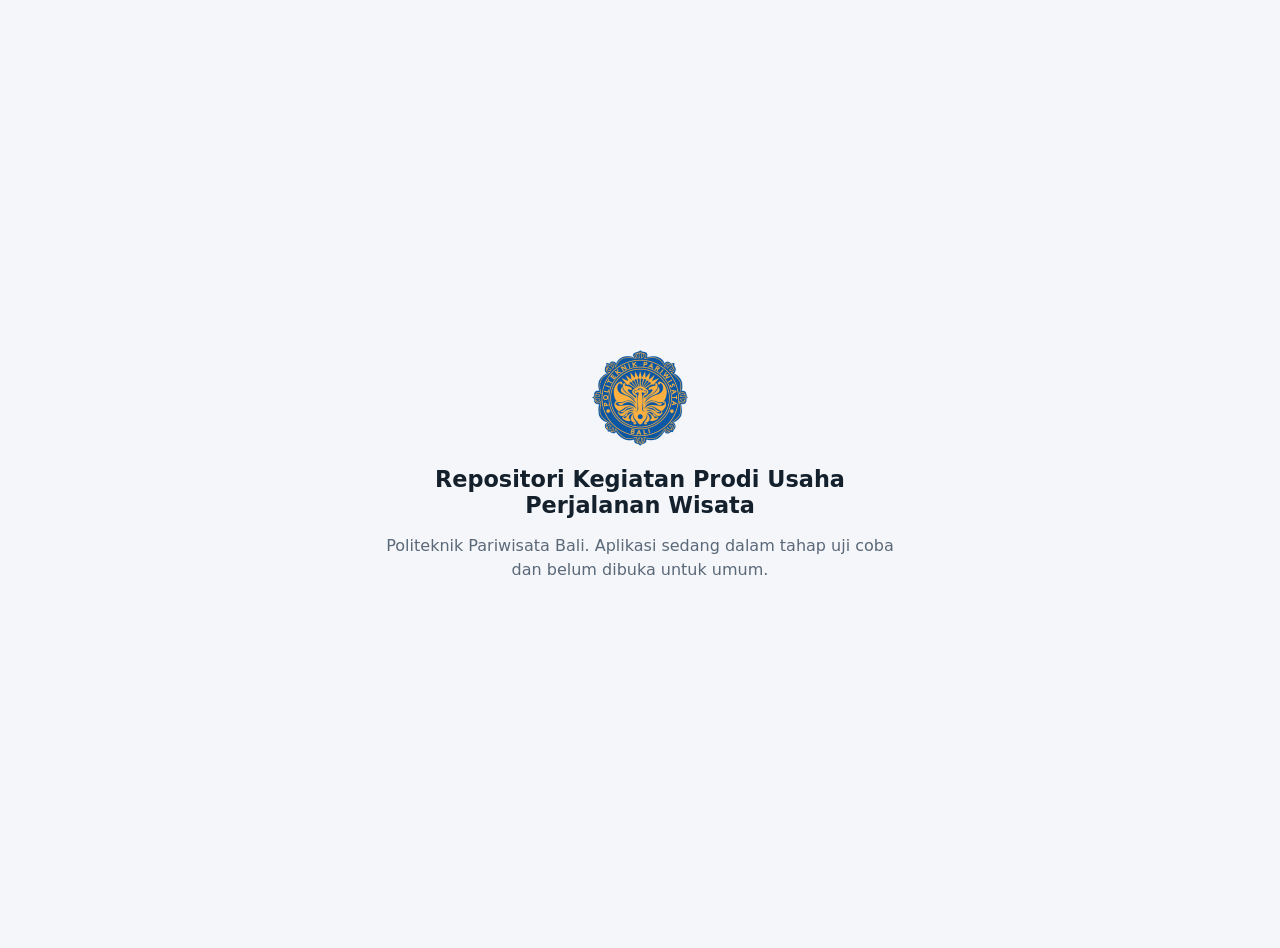
==== docs/index.html @ 38d38d3d "Fase 1 fondasi: server Apps Script dan tampilan Uji Coba - Server: akun dengan kata sandi ter-hash (" ====
<!doctype html>
<html lang="id">
<head>
<meta charset="utf-8">
<meta name="viewport" content="width=device-width,initial-scale=1">
<title>Repositori UPW</title>
<meta name="robots" content="noindex">
<style>
:root{color-scheme:light dark;--bg:#f4f6f9;--fg:#14202c;--muted:#5a6878;--brand:#0A5188}
@media (prefers-color-scheme:dark){:root{--bg:#0d151d;--fg:#e6edf3;--muted:#9aa9b8;--brand:#5aa2dc}}
body{margin:0;min-height:100vh;display:grid;place-items:center;background:var(--bg);color:var(--fg);font-family:system-ui,-apple-system,"Segoe UI",sans-serif;padding:24px}
main{max-width:520px;text-align:center}
img{width:96px;height:96px}
h1{font-size:1.4rem;margin:16px 0 8px}
p{color:var(--muted);line-height:1.5}
</style>
</head>
<body>
<main>
<img src="uji/logo.png" alt="Logo Politeknik Pariwisata Bali">
<h1>Repositori Kegiatan Prodi Usaha Perjalanan Wisata</h1>
<p>Politeknik Pariwisata Bali. Aplikasi sedang dalam tahap uji coba dan belum dibuka untuk umum.</p>
</main>
</body>
</html>
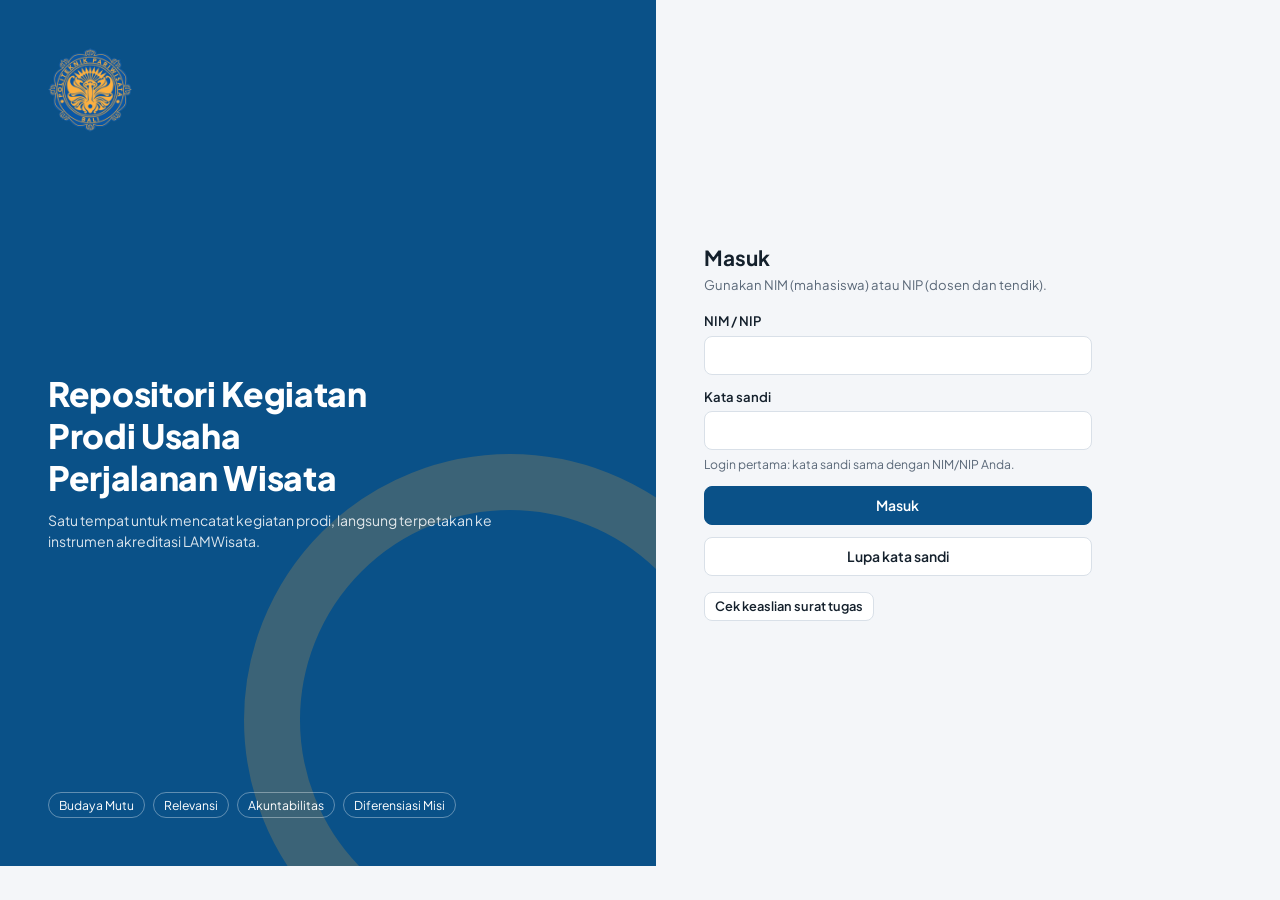
==== commit b3958d67: "Rilis Produksi v0.16.0 (Setuju tayang v0.16.0): tampilan Produksi di docs/, server Produksi @2 Co-Au" ====
--- a/docs/index.html
+++ b/docs/index.html
@@ -2,24 +2,37 @@
 <html lang="id">
 <head>
 <meta charset="utf-8">
-<meta name="viewport" content="width=device-width,initial-scale=1">
+<meta name="viewport" content="width=device-width,initial-scale=1,viewport-fit=cover">
 <title>Repositori UPW</title>
+<meta name="description" content="Repositori kegiatan Prodi Usaha Perjalanan Wisata, Politeknik Pariwisata Bali, untuk akreditasi LAMWisata.">
+<meta name="theme-color" content="#0A5188">
 <meta name="robots" content="noindex">
+<link rel="manifest" href="manifest.webmanifest">
+<link rel="icon" href="ikon-192.png">
+<link rel="apple-touch-icon" href="ikon-192.png">
+<link rel="preconnect" href="https://fonts.googleapis.com">
+<link rel="preconnect" href="https://fonts.gstatic.com" crossorigin>
+<link rel="stylesheet" href="https://fonts.googleapis.com/css2?family=Plus+Jakarta+Sans:wght@400;500;600;700;800&family=IBM+Plex+Mono:wght@400;500&display=swap">
+<link rel="stylesheet" href="gaya.css">
 <style>
-:root{color-scheme:light dark;--bg:#f4f6f9;--fg:#14202c;--muted:#5a6878;--brand:#0A5188}
-@media (prefers-color-scheme:dark){:root{--bg:#0d151d;--fg:#e6edf3;--muted:#9aa9b8;--brand:#5aa2dc}}
-body{margin:0;min-height:100vh;display:grid;place-items:center;background:var(--bg);color:var(--fg);font-family:system-ui,-apple-system,"Segoe UI",sans-serif;padding:24px}
-main{max-width:520px;text-align:center}
-img{width:96px;height:96px}
-h1{font-size:1.4rem;margin:16px 0 8px}
-p{color:var(--muted);line-height:1.5}
+:root{color-scheme:light}
+body{margin:0}
+[hidden]{display:none!important}
+img{max-width:100%}
+.uji{background:var(--gold-soft);border-bottom:1px solid var(--line);padding-block:6px;padding-left:max(16px,env(safe-area-inset-left,0px));padding-right:max(16px,env(safe-area-inset-right,0px));font-size:.8rem}
+.uji b{color:var(--warn)}
+.memuat{min-height:60vh;display:grid;place-items:center;color:var(--muted)}
+.galat{color:var(--bad);font-size:.85rem}
+.sandi-baru{font-family:var(--f-mono);font-size:1.2rem;letter-spacing:.06em;background:var(--surface-2);padding:10px 14px;border-radius:8px;user-select:all}
 </style>
 </head>
 <body>
-<main>
-<img src="uji/logo.png" alt="Logo Politeknik Pariwisata Bali">
-<h1>Repositori Kegiatan Prodi Usaha Perjalanan Wisata</h1>
-<p>Politeknik Pariwisata Bali. Aplikasi sedang dalam tahap uji coba dan belum dibuka untuk umum.</p>
-</main>
+<div id="app"><div class="memuat">Memuat…</div></div>
+<div id="toast" class="toast" hidden></div>
+<script src="konfig.js"></script>
+<script src="qr.js"></script>
+<script src="zip.js"></script>
+<script src="docx.js"></script>
+<script src="aplikasi.js"></script>
 </body>
 </html>
--- a/docs/gaya.css
+++ b/docs/gaya.css
@@ -0,0 +1,256 @@
+/* Layout: app shell — sidebar navigasi di desktop, bilah tab bawah di ponsel; konten berupa panel kerja. */
+:root{
+  --brand:#0A5188; --brand-ink:#ffffff; --brand-soft:#e6eef6; --brand-deep:#0A5188;
+  --gold:#E9A23B; --gold-soft:#fbf1e1;
+  --bg:#f4f6f9; --surface:#ffffff; --surface-2:#eef2f6; --line:#d9e0e8;
+  --fg:#14202c; --muted:#5a6878;
+  --ok:#1f7a4d; --ok-soft:#e3f3ea; --warn:#a15c00; --warn-soft:#fdf0dc; --bad:#b3261e; --bad-soft:#fbe6e4; --info:#0A5188; --info-soft:#e6eef6;
+  --f-ui:"Plus Jakarta Sans",ui-sans-serif,system-ui,-apple-system,"Segoe UI",sans-serif;
+  --f-mono:"IBM Plex Mono",ui-monospace,SFMono-Regular,Menlo,monospace;
+  --r:10px;
+}
+@media (prefers-color-scheme: dark){:root:not([data-theme="light"]){
+  --brand:#5aa2dc; --brand-ink:#08192a; --brand-soft:#132a3f; --brand-deep:#0b3d66;
+  --gold:#f0b55a; --gold-soft:#33270f;
+  --bg:#0d151d; --surface:#141f2a; --surface-2:#1a2733; --line:#2a3a4a;
+  --fg:#e6edf3; --muted:#9aa9b8;
+  --ok:#5cc58f; --ok-soft:#12291d; --warn:#f0b55a; --warn-soft:#33270f; --bad:#f08a80; --bad-soft:#3a1714; --info:#5aa2dc; --info-soft:#132a3f;
+  color-scheme:dark}}
+:root[data-theme="dark"]{
+  --brand:#5aa2dc; --brand-ink:#08192a; --brand-soft:#132a3f; --brand-deep:#0b3d66;
+  --gold:#f0b55a; --gold-soft:#33270f;
+  --bg:#0d151d; --surface:#141f2a; --surface-2:#1a2733; --line:#2a3a4a;
+  --fg:#e6edf3; --muted:#9aa9b8;
+  --ok:#5cc58f; --ok-soft:#12291d; --warn:#f0b55a; --warn-soft:#33270f; --bad:#f08a80; --bad-soft:#3a1714; --info:#5aa2dc; --info-soft:#132a3f;
+  color-scheme:dark}
+*{box-sizing:border-box}
+html,body{height:100%}
+body{background:var(--bg);color:var(--fg);font-family:var(--f-ui);font-size:14px;line-height:1.5}
+button,input,select,textarea{font:inherit;color:inherit}
+h1,h2,h3{text-wrap:balance;margin:0;line-height:1.25}
+h1{font-size:1.45rem;font-weight:800;letter-spacing:-.01em}
+h2{font-size:1.05rem;font-weight:700}
+h3{font-size:.95rem;font-weight:700}
+p{margin:0}
+.mono{font-family:var(--f-mono);font-size:.92em}
+.muted{color:var(--muted)}
+.small{font-size:.82rem}
+.num{font-variant-numeric:tabular-nums}
+a{color:var(--brand)}
+:focus-visible{outline:2px solid var(--gold);outline-offset:2px;border-radius:6px}
+
+/* Demo bar */
+.demo{background:var(--gold-soft);border-bottom:1px solid var(--line);padding-block:6px;padding-left:max(16px,env(safe-area-inset-left,0px));padding-right:max(16px,env(safe-area-inset-right,0px));display:flex;flex-wrap:wrap;gap:8px 14px;align-items:center;font-size:.8rem}
+.demo b{color:var(--warn)}
+.demo .roles{display:flex;gap:4px;flex-wrap:wrap}
+.demo button{border:1px solid var(--line);background:var(--surface);border-radius:999px;padding:2px 10px;cursor:pointer}
+.demo button[aria-pressed="true"]{background:var(--brand);color:var(--brand-ink);border-color:var(--brand)}
+
+/* Shell */
+.shell{display:grid;grid-template-columns:232px 1fr;min-height:calc(100% - 34px)}
+.side{background:var(--surface);border-right:1px solid var(--line);padding:18px 12px;display:flex;flex-direction:column;gap:18px;position:sticky;top:0;height:100vh;overflow:auto}
+.brand{display:flex;gap:10px;align-items:center;padding:0 6px}
+.brand img{width:40px;height:40px}
+.brand b{display:block;font-size:.95rem;line-height:1.2}
+.brand span{font-size:.72rem;color:var(--muted);letter-spacing:.04em;text-transform:uppercase}
+.nav{display:flex;flex-direction:column;gap:2px}
+.nav button{display:flex;gap:10px;align-items:center;border:0;background:none;text-align:left;padding:9px 10px;border-radius:8px;cursor:pointer;color:var(--muted);font-weight:600}
+.nav button:hover{background:var(--surface-2);color:var(--fg)}
+.nav button[aria-current="page"]{background:var(--brand-soft);color:var(--brand)}
+.nav svg{width:18px;height:18px;flex:none}
+.nav .count{margin-left:auto;background:var(--gold);color:#3a2600;border-radius:999px;font-size:.7rem;padding:0 7px;font-weight:700}
+.side .who{margin-top:auto;border-top:1px solid var(--line);padding:12px 6px 0;display:flex;gap:10px;align-items:center}
+.avatar{width:34px;height:34px;border-radius:50%;background:var(--brand);color:var(--brand-ink);display:grid;place-items:center;font-weight:700;font-size:.8rem;flex:none}
+.main{min-width:0;display:flex;flex-direction:column}
+.top{display:flex;align-items:center;gap:10px;padding-block:14px;padding-left:max(24px,env(safe-area-inset-left,0px));padding-right:max(24px,env(safe-area-inset-right,0px));border-bottom:1px solid var(--line);background:var(--surface);position:sticky;top:env(safe-area-inset-top,0px);z-index:5}
+.top .ta{font-size:.8rem;color:var(--muted)}
+.top .spacer{flex:1}
+.iconbtn{border:1px solid var(--line);background:var(--surface);border-radius:8px;height:34px;min-width:34px;padding:0 8px;display:inline-grid;place-items:center;cursor:pointer;position:relative}
+.iconbtn svg{width:18px;height:18px}
+.iconbtn .dot{position:absolute;top:-5px;right:-5px;background:var(--bad);color:#fff;border-radius:999px;font-size:.66rem;padding:0 5px;font-weight:700}
+.content{padding-block:22px 90px;padding-left:max(24px,env(safe-area-inset-left,0px));padding-right:max(24px,env(safe-area-inset-right,0px));display:flex;flex-direction:column;gap:18px;max-width:1180px;width:100%}
+.head{display:flex;flex-wrap:wrap;gap:10px 16px;align-items:flex-end;justify-content:space-between}
+.head p{color:var(--muted);margin-top:4px;max-width:68ch}
+
+/* Components */
+.panel{background:var(--surface);border:1px solid var(--line);border-radius:var(--r);padding:16px;min-width:0}
+.panel>h2{margin-bottom:12px}
+.grid{display:grid;gap:14px}
+.g4{grid-template-columns:repeat(4,minmax(0,1fr))}
+.g2{grid-template-columns:repeat(2,minmax(0,1fr))}
+.g3{grid-template-columns:repeat(3,minmax(0,1fr))}
+.stat{display:flex;flex-direction:column;gap:2px}
+.stat .v{font-size:1.6rem;font-weight:800;font-variant-numeric:tabular-nums;color:var(--fg)}
+.stat .l{color:var(--muted);font-size:.8rem}
+.btn{border:1px solid var(--line);background:var(--surface);border-radius:8px;padding:8px 14px;cursor:pointer;font-weight:600;display:inline-flex;gap:6px;align-items:center;white-space:nowrap}
+.btn:hover{border-color:var(--brand)}
+.btn.primary{background:var(--brand);border-color:var(--brand);color:var(--brand-ink)}
+.btn.ok{background:var(--ok);border-color:var(--ok);color:#fff}
+.btn.warn{border-color:var(--warn);color:var(--warn)}
+.btn.bad{border-color:var(--bad);color:var(--bad)}
+.btn.sm{padding:4px 10px;font-size:.8rem}
+.row{display:flex;gap:8px;flex-wrap:wrap;align-items:center}
+.chip{display:inline-flex;align-items:center;gap:5px;border-radius:999px;padding:1px 9px;font-size:.74rem;font-weight:700;white-space:nowrap}
+.chip::before{content:"";width:6px;height:6px;border-radius:50%;background:currentColor}
+.s-draf{background:var(--surface-2);color:var(--muted)}
+.s-diajukan{background:var(--info-soft);color:var(--info)}
+.s-revisi{background:var(--warn-soft);color:var(--warn)}
+.s-disetujui{background:var(--ok-soft);color:var(--ok)}
+.s-ditolak{background:var(--bad-soft);color:var(--bad)}
+.tag{display:inline-block;border:1px solid var(--line);border-radius:6px;padding:0 7px;font-size:.74rem;color:var(--muted);white-space:nowrap}
+.tag.t{border-color:var(--brand);color:var(--brand)}
+.bar{height:6px;background:var(--surface-2);border-radius:99px;overflow:hidden}
+.bar i{display:block;height:100%;background:var(--brand);border-radius:99px}
+.bar.gold i{background:var(--gold)}
+.list{display:flex;flex-direction:column}
+.item{display:flex;gap:12px;align-items:flex-start;padding:12px 0;border-top:1px solid var(--line)}
+.item:first-child{border-top:0;padding-top:0}
+.item .body{flex:1;min-width:0}
+.item .title{font-weight:700}
+.item .meta{display:flex;flex-wrap:wrap;gap:6px 10px;margin-top:4px;font-size:.8rem;color:var(--muted)}
+.tbl-wrap{overflow-x:auto;border:1px solid var(--line);border-radius:var(--r)}
+table{border-collapse:collapse;width:100%;font-size:.84rem}
+th,td{padding:9px 12px;text-align:left;border-bottom:1px solid var(--line);vertical-align:top}
+th{background:var(--surface-2);font-size:.74rem;text-transform:uppercase;letter-spacing:.04em;color:var(--muted);white-space:nowrap}
+tr:last-child td{border-bottom:0}
+.field{display:flex;flex-direction:column;gap:5px;min-width:0}
+.field label{font-weight:600;font-size:.82rem}
+.field .hint{font-size:.76rem;color:var(--muted)}
+input[type=text],input[type=password],input[type=email],input[type=date],input[type=search],select,textarea{border:1px solid var(--line);background:var(--surface);border-radius:8px;padding:8px 10px;width:100%;min-width:0}
+textarea{min-height:70px;resize:vertical}
+.filters{display:flex;flex-wrap:wrap;gap:8px}
+.filters select,.filters input{width:auto;min-width:150px}
+.seg{display:inline-flex;border:1px solid var(--line);border-radius:8px;overflow:hidden}
+.seg button{border:0;background:var(--surface);padding:6px 12px;cursor:pointer;font-weight:600;color:var(--muted)}
+.seg button[aria-pressed="true"]{background:var(--brand);color:var(--brand-ink)}
+.callout{border:1px dashed var(--line);border-radius:var(--r);padding:12px 14px;background:var(--surface-2);font-size:.84rem}
+.callout b{color:var(--brand)}
+.empty{padding:28px;text-align:center;color:var(--muted)}
+
+/* ILKPS grid */
+.tgrid{display:grid;grid-template-columns:repeat(auto-fill,minmax(170px,1fr));gap:10px}
+.tcell{border:1px solid var(--line);border-radius:8px;padding:10px;display:flex;flex-direction:column;gap:6px;background:var(--surface);cursor:pointer;text-align:left}
+.tcell:hover{border-color:var(--brand)}
+.tcell .n{font-size:.72rem;font-weight:800;color:var(--brand);letter-spacing:.04em}
+.tcell .t{font-size:.8rem;font-weight:600;line-height:1.3}
+.tcell .p{display:flex;justify-content:space-between;font-size:.72rem;color:var(--muted)}
+
+/* Drawer / modal */
+.overlay{position:fixed;inset:0;background:rgba(8,18,28,.45);z-index:20;display:flex;justify-content:flex-end}
+.drawer{background:var(--surface);width:min(620px,100%);height:100%;overflow:auto;padding:20px;padding-bottom:max(20px,env(safe-area-inset-bottom,0px));padding-right:max(20px,env(safe-area-inset-right,0px));display:flex;flex-direction:column;gap:16px;box-shadow:-10px 0 30px rgba(0,0,0,.15)}
+.drawer .dh{display:flex;justify-content:space-between;align-items:center;gap:10px}
+.auto{background:var(--brand-soft);border-radius:8px;padding:8px 12px;font-size:.82rem}
+.auto b{color:var(--brand)}
+.picker{border:1px solid var(--line);border-radius:8px;padding:10px;display:flex;flex-direction:column;gap:10px}
+.classgrid{display:grid;grid-template-columns:repeat(auto-fill,minmax(150px,1fr));gap:6px}
+.classgrid label{border:1px solid var(--line);border-radius:8px;padding:6px 8px;display:flex;gap:8px;align-items:center;cursor:pointer;font-size:.8rem}
+.classgrid label:has(input:checked){border-color:var(--brand);background:var(--brand-soft)}
+.chips{display:flex;flex-wrap:wrap;gap:6px}
+.pchip{display:inline-flex;align-items:center;gap:4px;background:var(--surface-2);border-radius:999px;padding:2px 4px 2px 10px;font-size:.78rem}
+.pchip button{border:0;background:none;cursor:pointer;color:var(--muted);padding:0 4px;font-size:1rem;line-height:1}
+.notif{position:absolute;right:0;top:42px;width:min(360px,calc(100vw - 32px));background:var(--surface);border:1px solid var(--line);border-radius:var(--r);box-shadow:0 10px 30px rgba(0,0,0,.15);padding:8px;z-index:30;text-align:left}
+.notif .n{padding:8px;border-radius:6px;font-size:.82rem}
+.notif .n.unread{background:var(--brand-soft)}
+.toast{position:fixed;left:50%;transform:translateX(-50%);bottom:max(24px,calc(env(safe-area-inset-bottom,0px) + 80px));background:var(--fg);color:var(--bg);padding:10px 16px;border-radius:8px;font-weight:600;z-index:40;max-width:calc(100vw - 32px)}
+
+/* Login */
+.login{min-height:calc(100vh - 34px);display:grid;grid-template-columns:1.05fr 1fr}
+.login .art{background:var(--brand-deep);color:#fff;padding:48px;display:flex;flex-direction:column;justify-content:space-between;gap:24px;position:relative;overflow:hidden}
+.login .art::after{content:"";position:absolute;right:-120px;bottom:-120px;width:420px;height:420px;border-radius:50%;border:56px solid rgba(233,162,59,.22)}
+.login .art img{width:84px;height:84px}
+.login .art h1{font-size:2.1rem;max-width:16ch;color:#fff}
+.login .art p{max-width:46ch;opacity:.85}
+.login .art .crit{display:flex;gap:8px;flex-wrap:wrap;position:relative;z-index:1}
+.login .art .crit span{border:1px solid rgba(255,255,255,.35);border-radius:999px;padding:3px 10px;font-size:.76rem}
+.login .form{padding:48px max(24px,env(safe-area-inset-right,0px)) 48px 48px;display:flex;flex-direction:column;justify-content:center;gap:16px;max-width:460px;width:100%}
+.steps{display:flex;gap:6px}
+.steps i{flex:1;height:4px;border-radius:9px;background:var(--line)}
+.steps i.on{background:var(--brand)}
+
+/* Mobile */
+.tabbar{display:none}
+@media (max-width:900px){
+  .g4{grid-template-columns:repeat(2,minmax(0,1fr))}
+  .g3{grid-template-columns:1fr}
+}
+@media (max-width:760px){
+  .shell{grid-template-columns:1fr}
+  .side{display:none}
+  .g2{grid-template-columns:1fr}
+  .top{padding-left:max(16px,env(safe-area-inset-left,0px));padding-right:max(16px,env(safe-area-inset-right,0px))}
+  .content{padding-left:max(16px,env(safe-area-inset-left,0px));padding-right:max(16px,env(safe-area-inset-right,0px))}
+  .tabbar{display:flex;position:fixed;bottom:0;left:0;right:0;background:var(--surface);border-top:1px solid var(--line);z-index:10;padding-bottom:env(safe-area-inset-bottom,0px);padding-left:env(safe-area-inset-left,0px);padding-right:env(safe-area-inset-right,0px);overflow-x:auto}
+  .tabbar button{flex:1;min-width:68px;border:0;background:none;display:flex;flex-direction:column;align-items:center;gap:2px;padding:8px 4px;font-size:.68rem;font-weight:600;color:var(--muted);cursor:pointer}
+  .tabbar button[aria-current="page"]{color:var(--brand)}
+  .tabbar svg{width:20px;height:20px}
+  .login{grid-template-columns:1fr}
+  .login .art{padding:28px max(16px,env(safe-area-inset-right,0px)) 28px max(16px,env(safe-area-inset-left,0px))}
+  .login .art h1{font-size:1.6rem}
+  .login .form{padding:28px max(16px,env(safe-area-inset-right,0px)) 28px max(16px,env(safe-area-inset-left,0px));max-width:none}
+  .filters select,.filters input{min-width:0;flex:1 1 140px}
+  .brand-m{display:flex!important}
+  .top .ta{display:none}
+  .brand-m b{white-space:nowrap}
+}
+.brand-m{display:none;align-items:center;gap:8px}
+.brand-m img{width:28px;height:28px}
+@media (prefers-reduced-motion:no-preference){.overlay.anim .drawer{animation:slide .18s ease-out}@keyframes slide{from{transform:translateX(24px)}}}
+
+/* ---------- surat (v0.3.0): kertas selalu putih, juga di mode gelap ---------- */
+.kertas{background:#fff;color:#111;font-family:Calibri,Carlito,"Segoe UI",sans-serif;font-size:12pt;line-height:1.5;padding:36px 34px 36px 44px;border:1px solid var(--line);border-radius:4px;box-shadow:0 2px 10px rgba(0,0,0,.12);min-width:520px}
+.kertas p{margin:0 0 8px}
+.kertas table{font-size:inherit}
+.kertas th,.kertas td{color:#111;background:none;text-transform:none;letter-spacing:0;white-space:normal}
+.kertas .lamp{width:100%;border-collapse:collapse}
+.kertas .lamp th,.kertas .lamp td{border:1px solid #111;padding:3px 6px;font-size:11pt}
+.kertas .lamp th{background:#eee;font-weight:700}
+.kertas .lamp .c{text-align:center}
+.surat-baris{margin:8px 0 8px 18px;border-collapse:collapse;width:auto}
+.surat-baris td{border:0!important;padding:1px 8px 1px 0;vertical-align:top;background:none}
+.surat-baris td:first-child{white-space:nowrap}
+.ttd{margin-top:22px;margin-left:auto;width:62%}
+.ttd .sah{font-size:9.5pt;color:#333;margin:10px 0;border:1px solid #999;padding:6px 8px;border-radius:4px;overflow-wrap:anywhere}
+.ttd .sah-baris{display:flex;gap:8px;align-items:center;margin:10px 0}
+.ttd .sah-baris .sah{margin:0;flex:1}
+.ttd .qr svg{width:24mm;height:24mm;display:block}
+.ttd .ttd-img{display:block;max-height:22mm;max-width:60mm;margin:2px 0 4px}
+.ttd-kotak{background:#fff;border:1px solid var(--line);border-radius:8px;padding:14px;display:grid;place-items:center;min-height:120px}
+.ttd-kotak img{max-height:110px;max-width:100%}
+#ttdPad{width:100%;aspect-ratio:640/220;background:#fff;border:1px solid var(--line);border-radius:8px;touch-action:none;cursor:crosshair;display:block}
+.ttd .draf-ttd{border:1px dashed #999;padding:10px;font-size:10pt;color:#555;margin:10px 0;display:inline-block}
+.draf-tanda{color:#b91c1c;font-weight:700;text-align:center;letter-spacing:.3em;margin-bottom:8px}
+mark.isi-kosong{background:#fde68a;color:#111;padding:0 3px;border-radius:3px}
+.pratinjau{background:#fff;color:#111;border:1px solid var(--line);border-radius:8px;padding:12px 14px;font-family:Calibri,Carlito,"Segoe UI",sans-serif;font-size:12.5px;line-height:1.5}
+#cetak{display:none}
+@media print{
+  @page{size:A4;margin:2.5cm 2.5cm 2.5cm 3cm}
+  body>*:not(#cetak){display:none!important}
+  body{background:#fff}
+  #cetak{display:block}
+  #cetak .kertas{border:0;box-shadow:none;padding:0;margin:0;min-width:0;border-radius:0}
+  #cetak .kertas+.kertas{break-before:page}
+}
+/* v0.4.0: angka menunggu di bilah bawah; tombol unggah berupa label */
+.tabbar button{position:relative}
+.tabbar .count{position:absolute;top:3px;right:calc(50% - 22px);background:var(--gold);color:#3a2600;border-radius:999px;font-size:.62rem;padding:0 5px;font-weight:700;line-height:1.5}
+label.btn{cursor:pointer}
+label.btn[aria-disabled="true"]{opacity:.55;pointer-events:none}
+.item.bk .meta span{overflow-wrap:anywhere}
+.bk-aksi{flex-wrap:wrap;justify-content:flex-end;flex:none}
+@media (max-width:640px){.item.bk{flex-direction:column;gap:8px}.bk-aksi{justify-content:flex-start}}
+/* v0.11.0: survei */
+.likert{display:grid;grid-template-columns:repeat(4,minmax(0,1fr));gap:6px}
+.likert label{border:1px solid var(--line);border-radius:8px;padding:6px 4px;text-align:center;font-size:.78rem;cursor:pointer;display:flex;flex-direction:column;align-items:center;gap:4px}
+.likert label:has(input:checked){border-color:var(--brand);background:var(--brand-soft);color:var(--brand);font-weight:700}
+.soal{border-top:1px solid var(--line);padding-top:12px;display:flex;flex-direction:column;gap:6px}
+.soal:first-child{border-top:0;padding-top:0}
+.batang{display:flex;align-items:center;gap:8px;font-size:.8rem}
+.batang .bar{flex:1}
+.survei-publik{max-width:720px;margin:0 auto;padding:20px max(16px,env(safe-area-inset-left,0px));display:flex;flex-direction:column;gap:14px}
+.survei-publik header{display:flex;gap:12px;align-items:center}
+.survei-publik header img{width:52px;height:52px}
+.jebakan{position:absolute;left:-9999px;width:1px;height:1px;overflow:hidden}
+
+/* v0.14.0: tombol bergaya tautan (mis. nama MK di tabel rekap) */
+.lnk { background: none; border: 0; padding: 0; color: var(--brand); font: inherit; text-align: left; cursor: pointer; text-decoration: underline; text-underline-offset: 2px; }
+.lnk:hover { color: var(--brand-ink); }
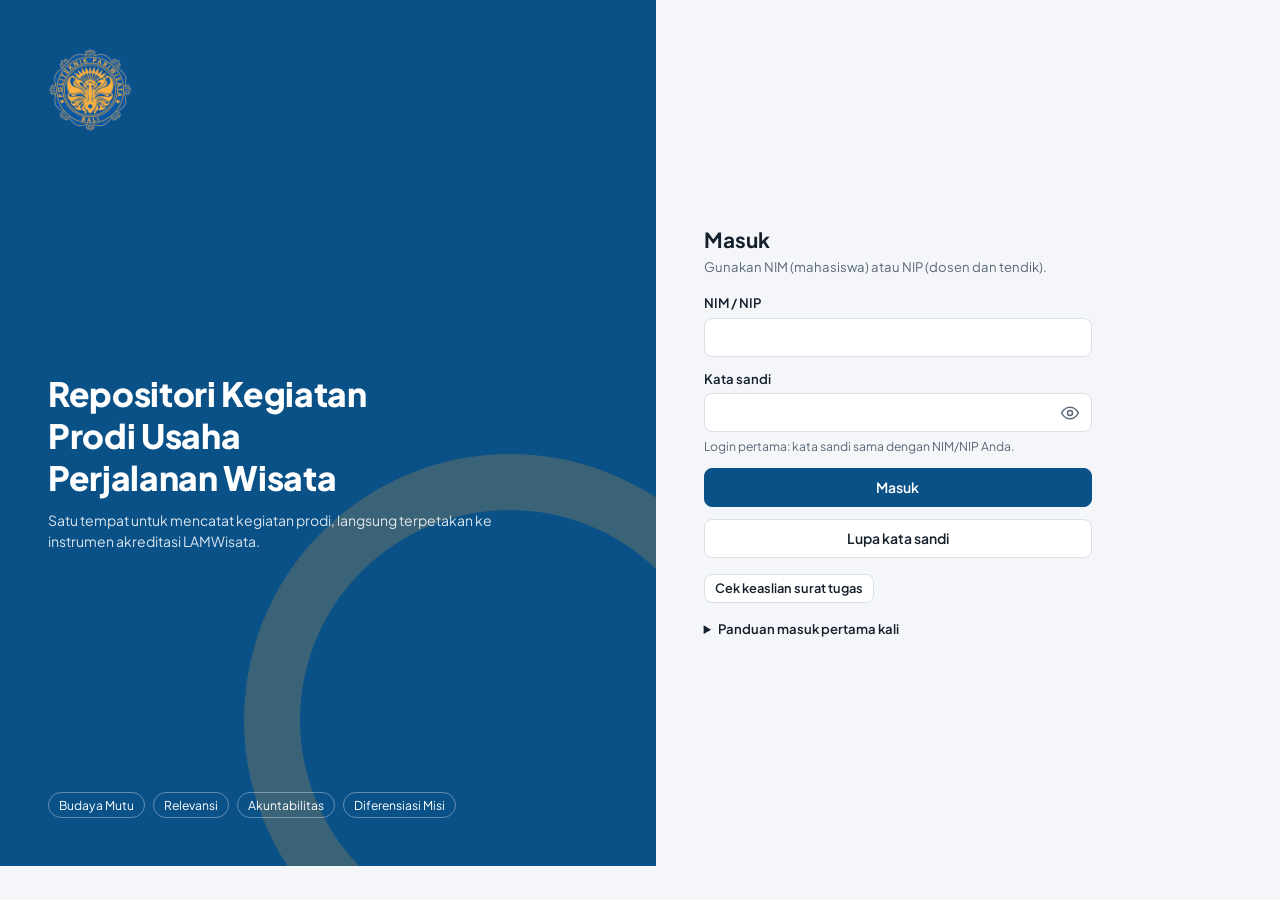
==== commit 28aa919f: "Rilis Produksi v0.23.0 ("Setuju tayang v0.23.0") Co-Authored-By: Claude Opus 5.5 <noreply@anthropic." ====
--- a/docs/index.html
+++ b/docs/index.html
@@ -9,7 +9,7 @@
 <meta name="robots" content="noindex">
 <link rel="manifest" href="manifest.webmanifest">
 <link rel="icon" href="ikon-192.png">
-<link rel="apple-touch-icon" href="ikon-192.png">
+<link rel="apple-touch-icon" href="ikon-apple-180.png">
 <link rel="preconnect" href="https://fonts.googleapis.com">
 <link rel="preconnect" href="https://fonts.gstatic.com" crossorigin>
 <link rel="stylesheet" href="https://fonts.googleapis.com/css2?family=Plus+Jakarta+Sans:wght@400;500;600;700;800&family=IBM+Plex+Mono:wght@400;500&display=swap">
--- a/docs/gaya.css
+++ b/docs/gaya.css
@@ -254,3 +254,27 @@
 /* v0.14.0: tombol bergaya tautan (mis. nama MK di tabel rekap) */
 .lnk { background: none; border: 0; padding: 0; color: var(--brand); font: inherit; text-align: left; cursor: pointer; text-decoration: underline; text-underline-offset: 2px; }
 .lnk:hover { color: var(--brand-ink); }
+
+/* v0.17.0: tombol lihat kata sandi */
+.sandi-bungkus { position: relative; }
+.sandi-bungkus input { padding-right: 46px; width: 100%; }
+.sandi-lihat { position: absolute; right: 6px; top: 50%; transform: translateY(-50%); background: none; border: 0; color: var(--muted); padding: 6px; cursor: pointer; border-radius: 6px; display: grid; place-items: center; line-height: 0; }
+.sandi-lihat[aria-pressed="true"] { color: var(--brand); }
+.sandi-lihat:hover, .sandi-lihat:focus-visible { background: var(--brand-soft); }
+
+/* v0.20.0: tanda tangan ditumpuk di atas nama penanda tangan (seperti ditandatangani langsung) */
+.ttd .ttd-area { position: relative; height: 20mm; }
+.ttd .ttd-area .ttd-img { position: absolute; left: 0; bottom: -6mm; max-height: 26mm; max-width: 62mm; margin: 0; z-index: 2; mix-blend-mode: multiply; }
+.ttd .ttd-nama { position: relative; z-index: 1; }
+.ttd .sah-baris { margin-top: 12px; }
+.ttd .sah-baris .qr svg { width: 18mm; height: 18mm; }
+.ttd .sah-baris .sah { font-size: 8.5pt; }
+
+/* v0.22.0: gambar panduan dengan penanda nomor */
+.gbr-panduan { margin: 12px 0 4px; }
+.gbr-panduan .gbr { position: relative; border: 1px solid var(--line); border-radius: 10px; overflow: hidden; background: #fff; }
+.gbr-panduan .gbr img { display: block; width: 100%; height: auto; }
+.gbr-panduan .tanda { position: absolute; transform: translate(-50%, -50%); min-width: 24px; height: 24px; padding: 0 4px; border-radius: 12px; background: #d4a017; color: #1b1b1b; font-weight: 800; font-size: 13px; display: grid; place-items: center; box-shadow: 0 0 0 2px #fff, 0 2px 6px rgba(0,0,0,.35); }
+.gbr-panduan figcaption { font-size: .85rem; margin-top: 6px; }
+.gbr-panduan figcaption ol { margin: 4px 0 0 20px; padding: 0; display: grid; gap: 2px; }
+.gbr-panduan figcaption li::marker { font-weight: 800; color: #b8860b; }
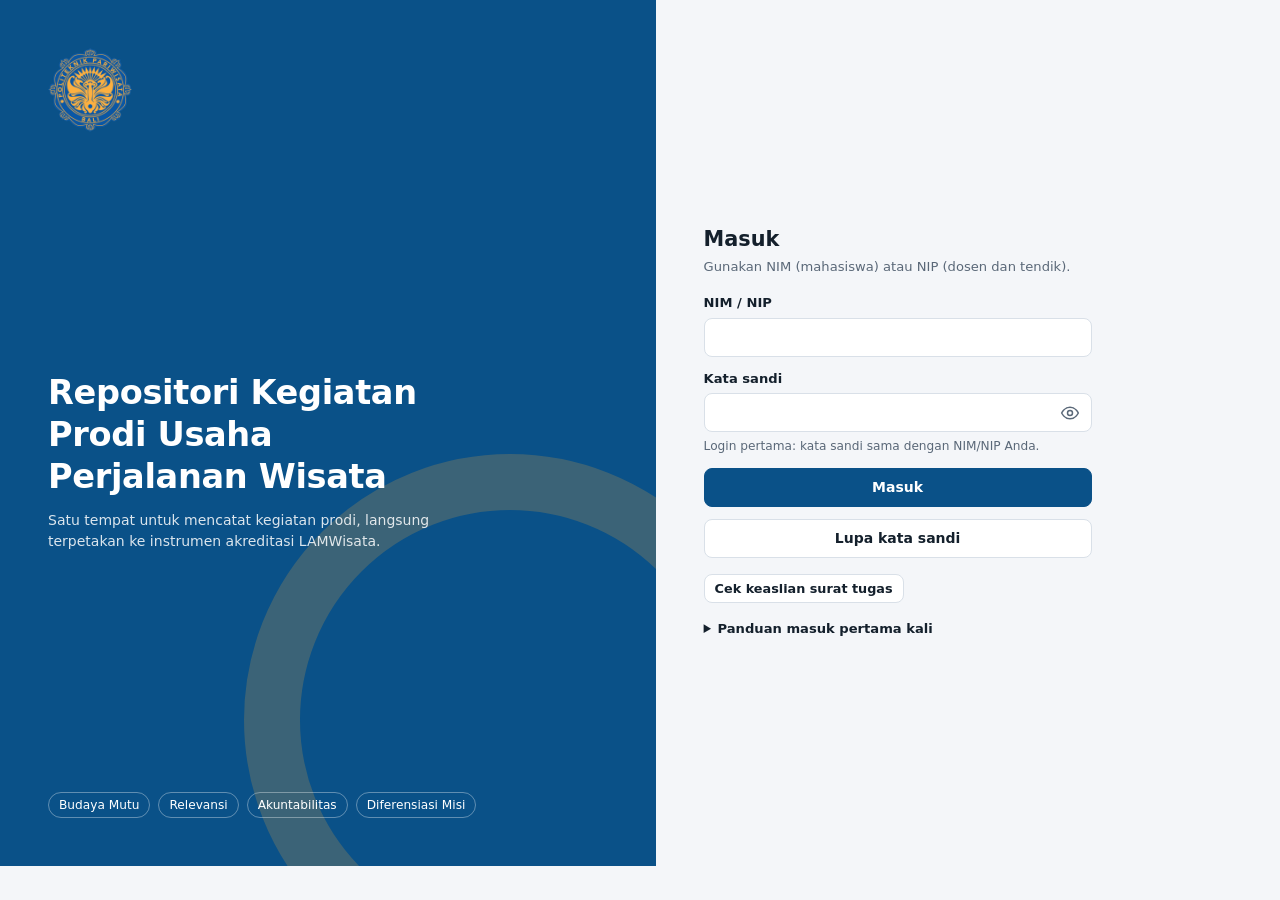
==== commit e1ecb0f6: "Rilis Produksi v0.60.2 ("Setuju tayang v0.60.2") Co-Authored-By: Claude Opus 5.5 <noreply@anthropic." ====
--- a/docs/index.html
+++ b/docs/index.html
@@ -7,6 +7,9 @@
 <meta name="description" content="Repositori kegiatan Prodi Usaha Perjalanan Wisata, Politeknik Pariwisata Bali, untuk akreditasi LAMWisata.">
 <meta name="theme-color" content="#0A5188">
 <meta name="robots" content="noindex">
+<!-- v0.60.2: hanya kode aplikasi sendiri yang boleh berjalan; data hanya dikirim ke server Apps Script -->
+<meta http-equiv="Content-Security-Policy" content="default-src 'self'; script-src 'self'; style-src 'self' 'unsafe-inline' https://fonts.googleapis.com; font-src 'self' https://fonts.gstatic.com; img-src 'self' data: blob:; connect-src 'self' data: blob: https://script.google.com https://script.googleusercontent.com; frame-src 'self' blob: data:; worker-src 'self'; manifest-src 'self'; object-src 'none'; base-uri 'self'; form-action 'self'">
+<meta name="referrer" content="strict-origin-when-cross-origin">
 <link rel="manifest" href="manifest.webmanifest">
 <link rel="icon" href="ikon-192.png">
 <link rel="apple-touch-icon" href="ikon-apple-180.png">
@@ -33,6 +36,7 @@
 <script src="qr.js"></script>
 <script src="zip.js"></script>
 <script src="docx.js"></script>
+<script src="panduan.js"></script>
 <script src="aplikasi.js"></script>
 </body>
 </html>
--- a/docs/gaya.css
+++ b/docs/gaya.css
@@ -109,6 +109,11 @@
 .item .title{font-weight:700}
 .item .meta{display:flex;flex-wrap:wrap;gap:6px 10px;margin-top:4px;font-size:.8rem;color:var(--muted)}
 .tbl-wrap{overflow-x:auto;border:1px solid var(--line);border-radius:var(--r)}
+/* v0.25.1: kotak bergulir untuk melihat SEMUA baris (kepala tabel tetap terlihat) */
+.gulir{max-height:300px;overflow:auto}
+.gulir.tinggi{max-height:560px}
+.gulir thead th{position:sticky;top:0;z-index:1;background:linear-gradient(var(--surface-2),var(--surface-2)),var(--surface)}
+ul.gulir{max-height:180px;overflow:auto;padding-right:6px}
 table{border-collapse:collapse;width:100%;font-size:.84rem}
 th,td{padding:9px 12px;text-align:left;border-bottom:1px solid var(--line);vertical-align:top}
 th{background:var(--surface-2);font-size:.74rem;text-transform:uppercase;letter-spacing:.04em;color:var(--muted);white-space:nowrap}
@@ -138,6 +143,8 @@
 /* Drawer / modal */
 .overlay{position:fixed;inset:0;background:rgba(8,18,28,.45);z-index:20;display:flex;justify-content:flex-end}
 .drawer{background:var(--surface);width:min(620px,100%);height:100%;overflow:auto;padding:20px;padding-bottom:max(20px,env(safe-area-inset-bottom,0px));padding-right:max(20px,env(safe-area-inset-right,0px));display:flex;flex-direction:column;gap:16px;box-shadow:-10px 0 30px rgba(0,0,0,.15)}
+/* v0.59.0: isi laci tidak boleh terhimpit (tabel detail sempat setinggi 2 px); laci yang bergulir. */
+.drawer>*{flex-shrink:0}
 .drawer .dh{display:flex;justify-content:space-between;align-items:center;gap:10px}
 .auto{background:var(--brand-soft);border-radius:8px;padding:8px 12px;font-size:.82rem}
 .auto b{color:var(--brand)}
@@ -191,7 +198,13 @@
   .brand-m{display:flex!important}
   .top .ta{display:none}
   .brand-m b{white-space:nowrap}
+  /* v0.25.2: bilah atas ponsel muat dengan tombol kembali/maju dan Unduhan */
+  .top{gap:6px}
+  .top .nav-hist + .brand-m b{display:none}
+  .top label.row.small > .muted{display:none}
+  #peranSel{max-width:118px}
 }
+@media (max-width:420px){ .top .brand-m{display:none!important} }
 .brand-m{display:none;align-items:center;gap:8px}
 .brand-m img{width:28px;height:28px}
 @media (prefers-reduced-motion:no-preference){.overlay.anim .drawer{animation:slide .18s ease-out}@keyframes slide{from{transform:translateX(24px)}}}
@@ -271,10 +284,95 @@
 .ttd .sah-baris .sah { font-size: 8.5pt; }
 
 /* v0.22.0: gambar panduan dengan penanda nomor */
-.gbr-panduan { margin: 12px 0 4px; }
-.gbr-panduan .gbr { position: relative; border: 1px solid var(--line); border-radius: 10px; overflow: hidden; background: #fff; }
-.gbr-panduan .gbr img { display: block; width: 100%; height: auto; }
-.gbr-panduan .tanda { position: absolute; transform: translate(-50%, -50%); min-width: 24px; height: 24px; padding: 0 4px; border-radius: 12px; background: #d4a017; color: #1b1b1b; font-weight: 800; font-size: 13px; display: grid; place-items: center; box-shadow: 0 0 0 2px #fff, 0 2px 6px rgba(0,0,0,.35); }
-.gbr-panduan figcaption { font-size: .85rem; margin-top: 6px; }
-.gbr-panduan figcaption ol { margin: 4px 0 0 20px; padding: 0; display: grid; gap: 2px; }
-.gbr-panduan figcaption li::marker { font-weight: 800; color: #b8860b; }
+.gbr-panduan{margin:12px 0 4px}
+.gbr-panduan .gbr{position:relative;border:1px solid var(--line);border-radius:10px;overflow:hidden;background:#fff;cursor:zoom-in}
+.gbr-panduan .gbr img{display:block;width:100%;height:auto}
+.gbr-panduan .gsvg{position:absolute;inset:0;width:100%;height:100%;pointer-events:none}
+.gbr-panduan .gk{fill:rgba(227,178,60,.10);stroke:#E3B23C;stroke-width:2.5;vector-effect:non-scaling-stroke}
+.gbr-panduan .gk.aktif{fill:rgba(227,178,60,.28);stroke:#ff7a00;stroke-width:4}
+.gbr-panduan .gp{stroke:#E3B23C;stroke-width:2.5;vector-effect:non-scaling-stroke}
+.gbr-panduan .gm{fill:#E3B23C}
+.gbr-panduan .tanda{position:absolute;transform:translate(-50%,-50%);min-width:24px;height:24px;padding:0 4px;border-radius:12px;background:#E3B23C;color:#1b1b1b;font-weight:800;font-size:13px;display:grid;place-items:center;box-shadow:0 0 0 2px #fff,0 2px 6px rgba(0,0,0,.35);pointer-events:none}
+.gbr-panduan .tanda.aktif{background:#ff7a00;color:#fff;transform:translate(-50%,-50%) scale(1.2)}
+.gbr-panduan .gbr-zoom{position:absolute;right:8px;bottom:8px;background:rgba(0,0,0,.6);color:#fff;font-size:.72rem;padding:2px 8px;border-radius:999px}
+.gbr-panduan figcaption{font-size:.85rem;margin-top:6px}
+.gbr-panduan figcaption ol{margin:4px 0 0 20px;padding:0;display:grid;gap:2px}
+.gbr-panduan figcaption li{cursor:default;border-radius:4px;padding:0 4px}
+.gbr-panduan figcaption li:hover{background:var(--gold-soft)}
+.gbr-panduan figcaption li::marker{font-weight:800;color:#b8860b}
+/* v0.26.0: halaman Info */
+.cari-panel input#infoCari{font-size:1rem;padding:12px 14px}
+.cari-wadah{position:relative}
+.cari-saran{position:absolute;left:0;right:0;top:calc(100% + 4px);z-index:20;background:var(--surface);border:1px solid var(--line);border-radius:12px;box-shadow:0 12px 28px rgba(0,0,0,.25);max-height:420px;overflow:auto;padding:4px}
+.cari-item{display:grid;gap:2px;width:100%;text-align:left;background:none;border:0;border-radius:8px;padding:8px 10px;cursor:pointer;color:inherit;font:inherit}
+.cari-item:hover,.cari-item.aktif{background:var(--brand-soft)}
+.cari-kosong{padding:10px}
+details.topik{border:1px solid var(--line);border-radius:10px;margin-top:8px;background:var(--surface)}
+details.topik>summary{cursor:pointer;padding:10px 12px;display:grid;gap:2px;list-style-position:inside}
+details.topik[open]>summary{border-bottom:1px solid var(--line)}
+.topik-isi{padding:8px 14px 12px}
+.topik-isi h4{margin:12px 0 4px;font-size:.95rem}
+ol.langkah{margin:4px 0 0 20px;padding:0;display:grid;gap:6px;font-size:.92rem}
+.topik-isi .callout ul{margin:4px 0 0 18px;padding:0;display:grid;gap:3px}
+
+/* v0.25.2: kembali/maju dan kotak Unduhan (seperti Chrome) */
+.iconbtn:disabled{opacity:.35;cursor:default}
+  background:var(--surface);border:1px solid var(--line);border-radius:12px;box-shadow:0 12px 32px rgba(0,0,0,.28);padding:12px;z-index:40}
+
+/* v0.27.0: riwayat versi di Info */
+ol.versi-daftar{list-style:none;margin:6px 0 0;padding:0;display:grid;gap:8px}
+ol.versi-daftar li{border-left:3px solid var(--brand);padding:2px 0 2px 10px}
+/* v0.30.0: tombol (i) penjelasan instrumen LAMWisata */
+.ibtn{display:inline-flex;align-items:center;justify-content:center;width:18px;height:18px;min-width:18px;border-radius:50%;border:1.5px solid var(--brand);color:var(--brand);background:transparent;font:italic 700 .72rem/1 Georgia,serif;padding:0;cursor:pointer;vertical-align:middle;margin-left:2px}
+.ibtn:hover,.ibtn:focus-visible{background:var(--brand);color:var(--brand-ink)}
+.ibtn-l{gap:6px}.ibtn-l .ibtn{width:16px;height:16px;min-width:16px;font-size:.66rem;margin:0}
+.ibtn-l:hover .ibtn{background:var(--brand);color:var(--brand-ink)}
+.instr-lapis{z-index:30}
+.instr-pilih{display:flex;flex-wrap:wrap;gap:6px;margin:4px 0 10px}
+.instr-pilih [aria-selected="true"]{background:var(--brand);color:var(--brand-ink);border-color:var(--brand)}
+.instr-isi{font-size:.9rem;line-height:1.5}
+.instr-isi p{margin:0 0 8px}
+.instr-h{font-size:.82rem;text-transform:uppercase;letter-spacing:.04em;color:var(--muted);margin:14px 0 6px}
+.instr-bag{border-left:3px solid var(--line);padding-left:10px;margin:0 0 12px}
+.instr-ind{font-weight:600}
+.instr-skor th{white-space:nowrap;vertical-align:top;text-align:left;width:1%;padding-right:12px}
+.instr-skor td{vertical-align:top}
+.instr-ket{display:grid;gap:4px;font-size:.84rem;margin:6px 0}
+/* v0.33.0: saran butir Matriks dan jenis kegiatan */
+.saran-baris{display:flex;flex-wrap:wrap;gap:6px;align-items:center;margin-top:6px;font-size:.8rem}
+.chip-saran{border:1px dashed var(--brand);color:var(--brand);background:var(--brand-soft);border-radius:999px;padding:2px 10px;font:inherit;font-size:.78rem;cursor:pointer;text-align:left}
+.chip-saran:hover,.chip-saran:focus-visible{border-style:solid}
+.chip-saran-w{display:inline-flex;align-items:center;gap:2px}
+tr.sorot td{background:var(--gold-soft);transition:background .3s}
+/* v0.34.0: kop surat prodi (hanya di kertas pertama; lihat kopHtml di aplikasi.js) */
+.kertas .kop{display:flex;align-items:center;gap:.25cm;border-bottom:2.25pt solid #000;padding-bottom:6px;margin:0 0 14px;font-family:Arial,Helvetica,sans-serif;line-height:1.3;color:#000}
+.kertas .kop img{width:2.1cm;height:auto;flex:none}
+.kertas .kop .kop-teks{flex:1;text-align:center}
+
+/* v0.48.2: penampil berkas di dalam aplikasi */
+body.pen-buka{overflow:hidden}
+.penampil{position:fixed;inset:0;z-index:60;background:var(--bg);display:flex;flex-direction:column}
+.pen-bar{display:flex;align-items:center;gap:10px;padding:8px max(12px,env(safe-area-inset-right,0px)) 8px max(12px,env(safe-area-inset-left,0px));background:var(--surface);border-bottom:1px solid var(--line);padding-top:max(8px,env(safe-area-inset-top,0px))}
+.pen-bar .pen-kembali{display:inline-flex;align-items:center;gap:6px;white-space:nowrap}
+.pen-bar .pen-kembali svg{width:16px;height:16px;fill:none;stroke:currentColor;stroke-width:2.2;stroke-linecap:round;stroke-linejoin:round}
+.pen-nama{flex:1;min-width:0;overflow:hidden;text-overflow:ellipsis;white-space:nowrap}
+.pen-isi{flex:1;min-height:0;display:flex}
+.pen-isi iframe{flex:1;width:100%;height:100%;border:0;background:#525659}
+.pen-isi .memuat{margin:auto}
+.pen-gambar{flex:1;overflow:auto;display:flex;align-items:center;justify-content:center;padding:12px}
+.pen-gambar img{max-width:100%;max-height:100%;object-fit:contain;background:#fff}
+@media (max-width:640px){.pen-bar .pen-kembali span{display:none}.pen-aksi a:last-child{display:none}}
+
+/* v0.50.0: survei — judul bagian, penjelasan, arti skala, pilihan "tidak tahu" */
+.sv-bagian{font-size:.95rem;margin:14px 0 2px;color:var(--brand)}
+.sv-jelas{font-size:.8rem;color:var(--muted);margin:2px 0 6px;line-height:1.45}
+.sv-skala ul{margin:4px 0 4px 18px;padding:0}
+.sv-pengantar{white-space:pre-line}
+.likert label .num{font-weight:700}
+.likert.na{grid-template-columns:repeat(4,minmax(0,1fr))}
+.likert .tt{grid-column:1/-1;flex-direction:row;justify-content:center;color:var(--muted)}
+/* v0.54.0: pratinjau Word (RPS/kontrak) di laci pengesahan */
+.docx-pratinjau{border:1px solid var(--line);border-radius:8px;padding:12px;background:var(--surface);flex-shrink:0}
+.docx-pratinjau p{margin:0 0 6px}
+.docx-pratinjau table.docx{border-collapse:collapse;width:100%;margin:6px 0}
+.docx-pratinjau table.docx td{border:1px solid var(--line);padding:4px 6px;vertical-align:top;font-size:.8rem}
